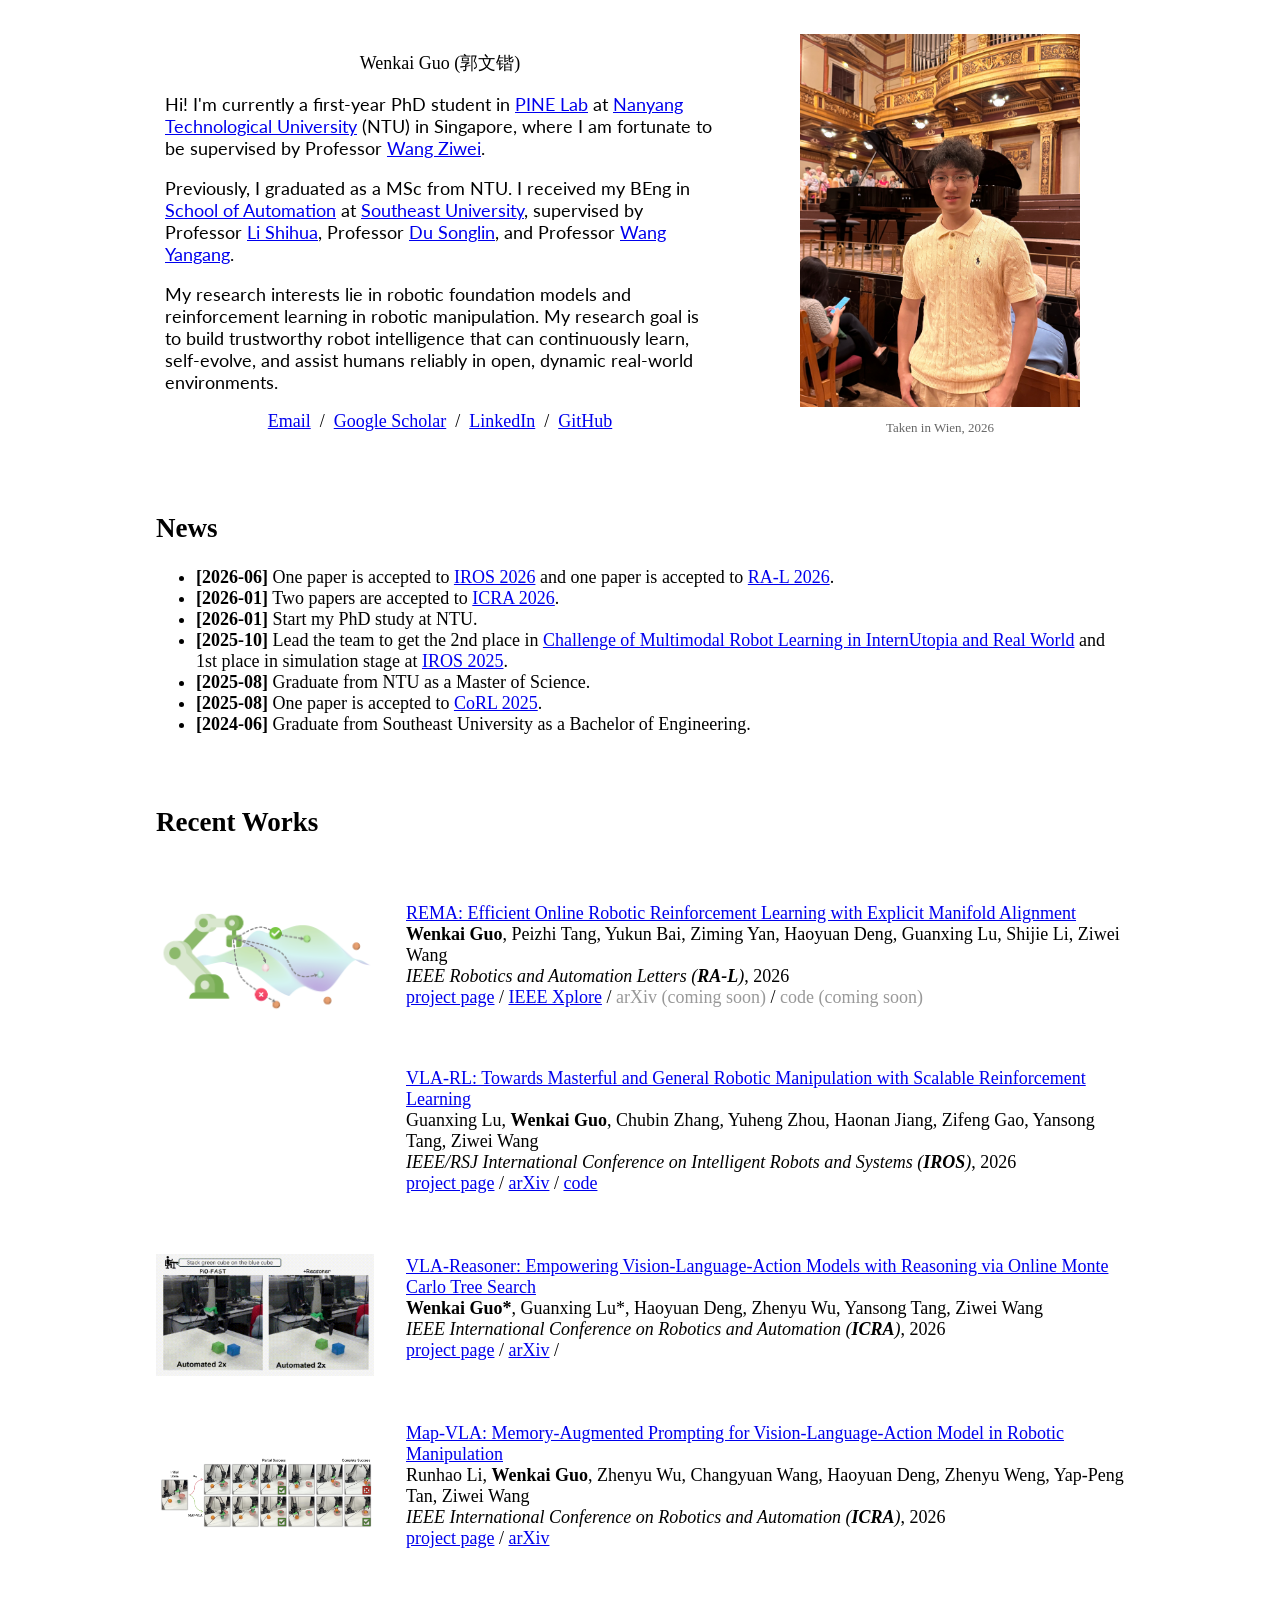
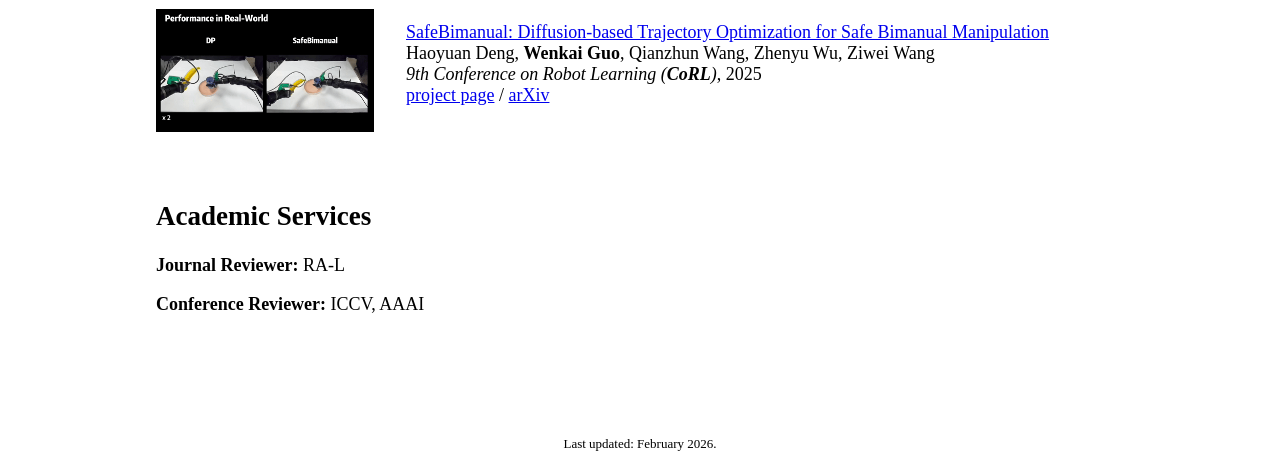
==== index.html @ 64a574da "Remove dead ClustrMaps widget; stage MapMyVisitors replacement clustrmaps.com refuses TCP 443 (servi" ====
<!DOCTYPE HTML>
<html lang="en">
  <head>
    <meta http-equiv="Content-Type" content="text/html; charset=UTF-8">

    <title>Wenkai Guo (郭文锴)</title>

    <meta name="author" content="Wenkai Guo">
    <meta name="viewport" content="width=device-width, initial-scale=1">
    <link rel="shortcut icon" href="image/icon/icon_k.png" type="image/x-icon">
    <link rel="stylesheet" type="text/css" href="stylesheet.css">
    <link href="https://fonts.googleapis.com/css2?family=Lato:wght@400;700&display=swap" rel="stylesheet">
    
  </head>

  <body style="font-size: 18px;">
    <!-- Navigation Bar -->
    <!-- <table style="width:100%;max-width:1000px;border:0px;border-spacing:0px;border-collapse:separate;margin-right:auto;margin-left:auto;margin-top:20px;"><tbody>
      <tr>
        <td style="text-align:center;padding:10px;width:33.33%">
          <a href="index.html" style="text-decoration:none;">
            <button style="padding:10px 30px;font-size:16px;cursor:pointer;background-color:#f0f0f0;border:2px solid #ddd;border-radius:5px;transition:0.3s;" onmouseover="this.style.backgroundColor='#e0e0e0'" onmouseout="this.style.backgroundColor='#f0f0f0'">Home</button>
          </a>
        </td>
        <td style="text-align:center;padding:10px;width:33.33%">
          <a href="research.html" style="text-decoration:none;">
            <button style="padding:10px 30px;font-size:16px;cursor:pointer;background-color:#f0f0f0;border:2px solid #ddd;border-radius:5px;transition:0.3s;" onmouseover="this.style.backgroundColor='#e0e0e0'" onmouseout="this.style.backgroundColor='#f0f0f0'">Research</button>
          </a>
        </td>
        <td style="text-align:center;padding:10px;width:33.33%">
          <a href="life.html" style="text-decoration:none;">
            <button style="padding:10px 30px;font-size:16px;cursor:pointer;background-color:#f0f0f0;border:2px solid #ddd;border-radius:5px;transition:0.3s;" onmouseover="this.style.backgroundColor='#e0e0e0'" onmouseout="this.style.backgroundColor='#f0f0f0'">Life</button>
          </a>
        </td>
      </tr>
    </tbody></table> -->

    <table style="width:100%;max-width:1000px;border:0px;border-spacing:0px;border-collapse:separate;margin-right:auto;margin-left:auto;"><tbody>
      <tr style="padding:0px">
        <td style="padding:0px">
          <table style="width:100%;border:0px;border-spacing:0px;border-collapse:separate;margin-right:auto;margin-left:auto;"><tbody>
            <tr style="padding:0px;vertical-align:top">
              <td style="padding:2.5%;width:60%;vertical-align:middle">
                <p class="name" style="text-align: center;">
                  Wenkai Guo (郭文锴)
                </p>
                <p style="font-family: 'Lato', sans-serif;">
                  Hi! I'm currently a first-year PhD student in <a href="https://pine-lab-ntu.github.io/">PINE Lab</a> at <a href="https://www.ntu.edu.sg/">Nanyang Technological University</a> (NTU) in Singapore, where I am fortunate to be supervised by Professor <a href="https://ziweiwangthu.github.io/">Wang Ziwei</a>.
                </p>
                <p style="font-family: 'Lato', sans-serif;">
                  Previously, I graduated as a MSc from NTU. I received my BEng in <a href="https://automation.seu.edu.cn/">School of Automation</a> at <a href="https://seu.edu.cn/">Southeast University</a>, supervised by Professor <a href="https://scholar.google.com/citations?user=Gg2jy5MAAAAJ&hl=zh-CN">Li Shihua</a>, Professor <a href="https://songlin.ac.cn/">Du Songlin</a>, and Professor <a href="https://www.yangangwang.com/">Wang Yangang</a>.
                </p>
                <p style="font-family: 'Lato', sans-serif;">
                  My research interests lie in robotic foundation models and reinforcement learning in robotic manipulation. My research goal is to build trustworthy robot intelligence that can continuously learn, self-evolve, and assist humans reliably in open, dynamic real-world environments.
                </p>
                <p style="text-align:center">
                  <a href="mailto:wenkai.guo@ntu.edu.sg">Email</a> &nbsp;/&nbsp;
                  <a href="https://scholar.google.com/citations?user=5XqiG60AAAAJ">Google Scholar</a> &nbsp;/&nbsp;
                  <a href="https://www.linkedin.com/in/wenkai-guo-ntu-sg/">LinkedIn</a> &nbsp;/&nbsp;
                  <a href="https://github.com/wkguo">GitHub</a>
                </p>
              </td>
              <td style="padding:2.5%;width:40%;text-align:center;vertical-align:middle">
                <a href="image/icon/gwk_photo_wien.png"><img style="width:80%;max-width:100%;aspect-ratio:3/4;object-fit: cover;" alt="profile photo" src="image/icon/gwk_photo_wien.png" class="hoverZoomLink"></a>
                <p style="text-align:center;font-size:small;color:#666;margin-top:8px;">
                  Taken in Wien, 2026
                </p>
              </td>
            </tr>
          </tbody></table>

          <!-- News Section -->
          <table style="width:100%;border:0px;border-spacing:0px;border-collapse:separate;margin-right:auto;margin-left:auto;"><tbody>
            <tr>
              <td style="padding:16px;width:100%;vertical-align:middle">
                <h2>News</h2>
                <ul>
                  <li><strong>[2026-06]</strong> One paper is accepted to <a href="https://2026.ieee-iros.org/">IROS 2026</a> and one paper is accepted to <a href="https://www.ieee-ras.org/publications/ra-l/">RA-L 2026</a>. </li>
                  <li><strong>[2026-01]</strong> Two papers are accepted to <a href="https://2026.ieee-icra.org/">ICRA 2026</a>. </li>
                  <li><strong>[2026-01]</strong> Start my PhD study at NTU.</li>
                  <li><strong>[2025-10]</strong> Lead the team to get the 2nd place in <a href="https://internrobotics.shlab.org.cn/workshop/2025/">Challenge of Multimodal Robot Learning in InternUtopia and Real World</a> and 1st place in simulation stage at <a href="https://www.iros25.org/">IROS 2025</a>.</li> 
                  <li><strong>[2025-08]</strong> Graduate from NTU as a Master of Science.</li>
                  <li><strong>[2025-08]</strong> One paper is accepted to <a href="https://www.corl.org/">CoRL 2025</a>.</li>
                  <li><strong>[2024-06]</strong> Graduate from Southeast University as a Bachelor of Engineering.</li>
                </ul>
              </td>
            </tr>
          </tbody></table>

          <!-- Research Section -->
          <table style="width:100%;border:0px;border-spacing:0px;border-collapse:separate;margin-right:auto;margin-left:auto;"><tbody>
              <tr>
              <td style="padding:16px;width:100%;vertical-align:middle">
                <h2>Recent Works</h2>
              </td>
            </tr>
          </tbody></table>

          <!-- Publications -->
          <table style="width:100%;border:0px;border-spacing:0px 10px;border-collapse:separate;margin-right:auto;margin-left:auto;"><tbody>

<!-- REMA -->
<tr>
  <td style="padding:16px;width:25%;vertical-align:middle">
    <img src='image/publications/rema.png' width=100%>
  </td>
  <td style="padding:16px;width:75%;vertical-align:middle">
    <a href="REMA/">
      <span class="papertitle">REMA: Efficient Online Robotic Reinforcement Learning with Explicit Manifold Alignment</span>
    </a>
    <br>
    <strong>Wenkai Guo</strong>,
    Peizhi Tang,
    Yukun Bai,
    Ziming Yan,
    Haoyuan Deng,
    Guanxing Lu,
    Shijie Li,
    Ziwei Wang
    <br>
    <em>IEEE Robotics and Automation Letters (<strong>RA-L</strong>)</em>, 2026
    <br>
    <a href="REMA/">project page</a>
    /
    <a href="https://ieeexplore.ieee.org/abstract/document/11668937">IEEE Xplore</a>
    /
    <span style="color:#999;">arXiv (coming soon)</span>
    /
    <span style="color:#999;">code (coming soon)</span>
    <p></p>
  </td>
</tr>

<!-- VLA-RL -->
<tr>
  <td style="padding:16px;width:25%;vertical-align:middle">
    <video width=100% muted autoplay loop>
      <source src="image/publications/vlarl_avg_libero.mp4" type="video/mp4">
    </video>
  </td>
  <td style="padding:16px;width:75%;vertical-align:middle">
    <a href="https://vla-rl.github.io/">
      <span class="papertitle">VLA-RL: Towards Masterful and General Robotic Manipulation with Scalable Reinforcement Learning</span>
    </a>
    <br>
    Guanxing Lu,
    <strong>Wenkai Guo</strong>,
    Chubin Zhang,
    Yuheng Zhou,
    Haonan Jiang,
    Zifeng Gao,
    Yansong Tang,
    Ziwei Wang
    <br>
    <em>IEEE/RSJ International Conference on Intelligent Robots and Systems (<strong>IROS</strong>)</em>, 2026
    <br>
    <a href="https://vla-rl.github.io/">project page</a>
    /
    <a href="https://arxiv.org/abs/2505.18719">arXiv</a>
    /
    <a href="https://github.com/GuanxingLu/vlarl">code</a>
    <p></p>
  </td>
</tr>

<!-- VLA-Reasoner -->
<tr>
  <td style="padding:16px;width:25%;vertical-align:middle">
    <img src='image/publications/vla-reasoner.gif' width=100%>
  </td>
  <td style="padding:16px;width:75%;vertical-align:middle">
    <a href="https://vla-reasoner.github.io/">
      <span class="papertitle">VLA-Reasoner: Empowering Vision-Language-Action Models with Reasoning via Online Monte Carlo Tree Search</span>
    </a>
    <br>
    <strong>Wenkai Guo*</strong>,
    Guanxing Lu*,
    Haoyuan Deng,
    Zhenyu Wu,
    Yansong Tang,
    Ziwei Wang
    <br>
    <em>IEEE International Conference on Robotics and Automation (<strong>ICRA</strong>)</em>, 2026
    <br>
    <a href="https://vla-reasoner.github.io/">project page</a>
    /
    <a href="https://arxiv.org/abs/2509.22643">arXiv</a>
    /
    <p></p>
  </td>
</tr>

<!-- Map-VLA -->
<tr>
  <td style="padding:16px;width:25%;vertical-align:middle">
    <img src='image/publications/map-vla.png' width=100%>
  </td>
  <td style="padding:16px;width:75%;vertical-align:middle">
    <a href="https://map-vla.github.io/">
      <span class="papertitle">Map-VLA: Memory-Augmented Prompting for Vision-Language-Action Model in Robotic Manipulation</span>
    </a>
    <br>
    Runhao Li,
    <strong>Wenkai Guo</strong>,
    Zhenyu Wu,
    Changyuan Wang,
    Haoyuan Deng,
    Zhenyu Weng,
    Yap-Peng Tan,
    Ziwei Wang
    <br>
    <em>IEEE International Conference on Robotics and Automation (<strong>ICRA</strong>)</em>, 2026
    <br>
    <a href="https://map-vla.github.io/">project page</a>
    /
    <a href="https://arxiv.org/abs/2511.09516">arXiv</a>
    <p></p>
  </td>
</tr>

<!-- SafeBimanual -->
<tr>
  <td style="padding:16px;width:25%;vertical-align:middle">
    <img src='image/publications/SafeBimanual.gif' width=100%>
  </td>
  <td style="padding:16px;width:75%;vertical-align:middle">
    <a href="https://safebimanual.github.io/">
      <span class="papertitle">SafeBimanual: Diffusion-based Trajectory Optimization for Safe Bimanual Manipulation</span>
    </a>
    <br>
    Haoyuan Deng,
    <strong>Wenkai Guo</strong>,
    Qianzhun Wang,
    Zhenyu Wu,
    Ziwei Wang
    <br>
    <em>9th Conference on Robot Learning (<strong>CoRL</strong>)</em>, 2025
    <br>
    <a href="https://safebimanual.github.io/">project page</a>
    /
    <a href="https://arxiv.org/abs/2508.18268">arXiv</a>
    <p></p>
  </td>
</tr>

          </tbody></table>

          <!-- Academic Services -->
          <table style="width:100%;border:0px;border-spacing:0px;border-collapse:separate;margin-right:auto;margin-left:auto;"><tbody>
            <tr>
              <td style="padding:16px;width:100%;vertical-align:middle">
                <h2>Academic Services</h2>
                <p><strong>Journal Reviewer:</strong> RA-L</p>
                <p><strong>Conference Reviewer:</strong> ICCV, AAAI</p>
              </td>
            </tr>
          </tbody></table>

          <!-- Page Statistics -->
          <table style="width:100%;border:0px;border-spacing:0px;border-collapse:separate;margin-right:auto;margin-left:auto;"><tbody>
            <tr>
              <td style="padding:16px;width:100%;text-align:center">
                <br>
                <!-- Visitor map.
                     ClustrMaps was removed on 2026-09-07: clustrmaps.com refuses TCP 443
                     (service shut down), and the old synchronous <script> tag blocked HTML
                     parsing until that connection failed on every page load.

                     Replacement is MapMyVisitors, same widget shape as the old snippet.
                     TODO: register wkguo.github.io at https://mapmyvisitors.com, paste the
                     d= token below, then delete these comment markers. Note the count
                     restarts from zero, so update the caption date at the same time.

                <script type="text/javascript" id="mapmyvisitors" src="//mapmyvisitors.com/map.js?d=PASTE_TOKEN_HERE&cl=ffffff&w=300"></script>
                <p style="text-align:center;font-size:small;color:#999;margin-top:10px;">
                  Page views since September 2026
                </p>
                -->
              </td>
            </tr>
          </tbody></table>

          <!-- Footer -->
          <table style="width:100%;border:0px;border-spacing:0px;border-collapse:separate;margin-right:auto;margin-left:auto;"><tbody>
            <tr>
              <td style="padding:0px">
                <br>
                <p style="text-align:center;font-size:small;">
                  Last updated: February 2026.
                </p>
              </td>
            </tr>
          </tbody></table>
        </td>
      </tr>
    </table>
  </body>
</html>
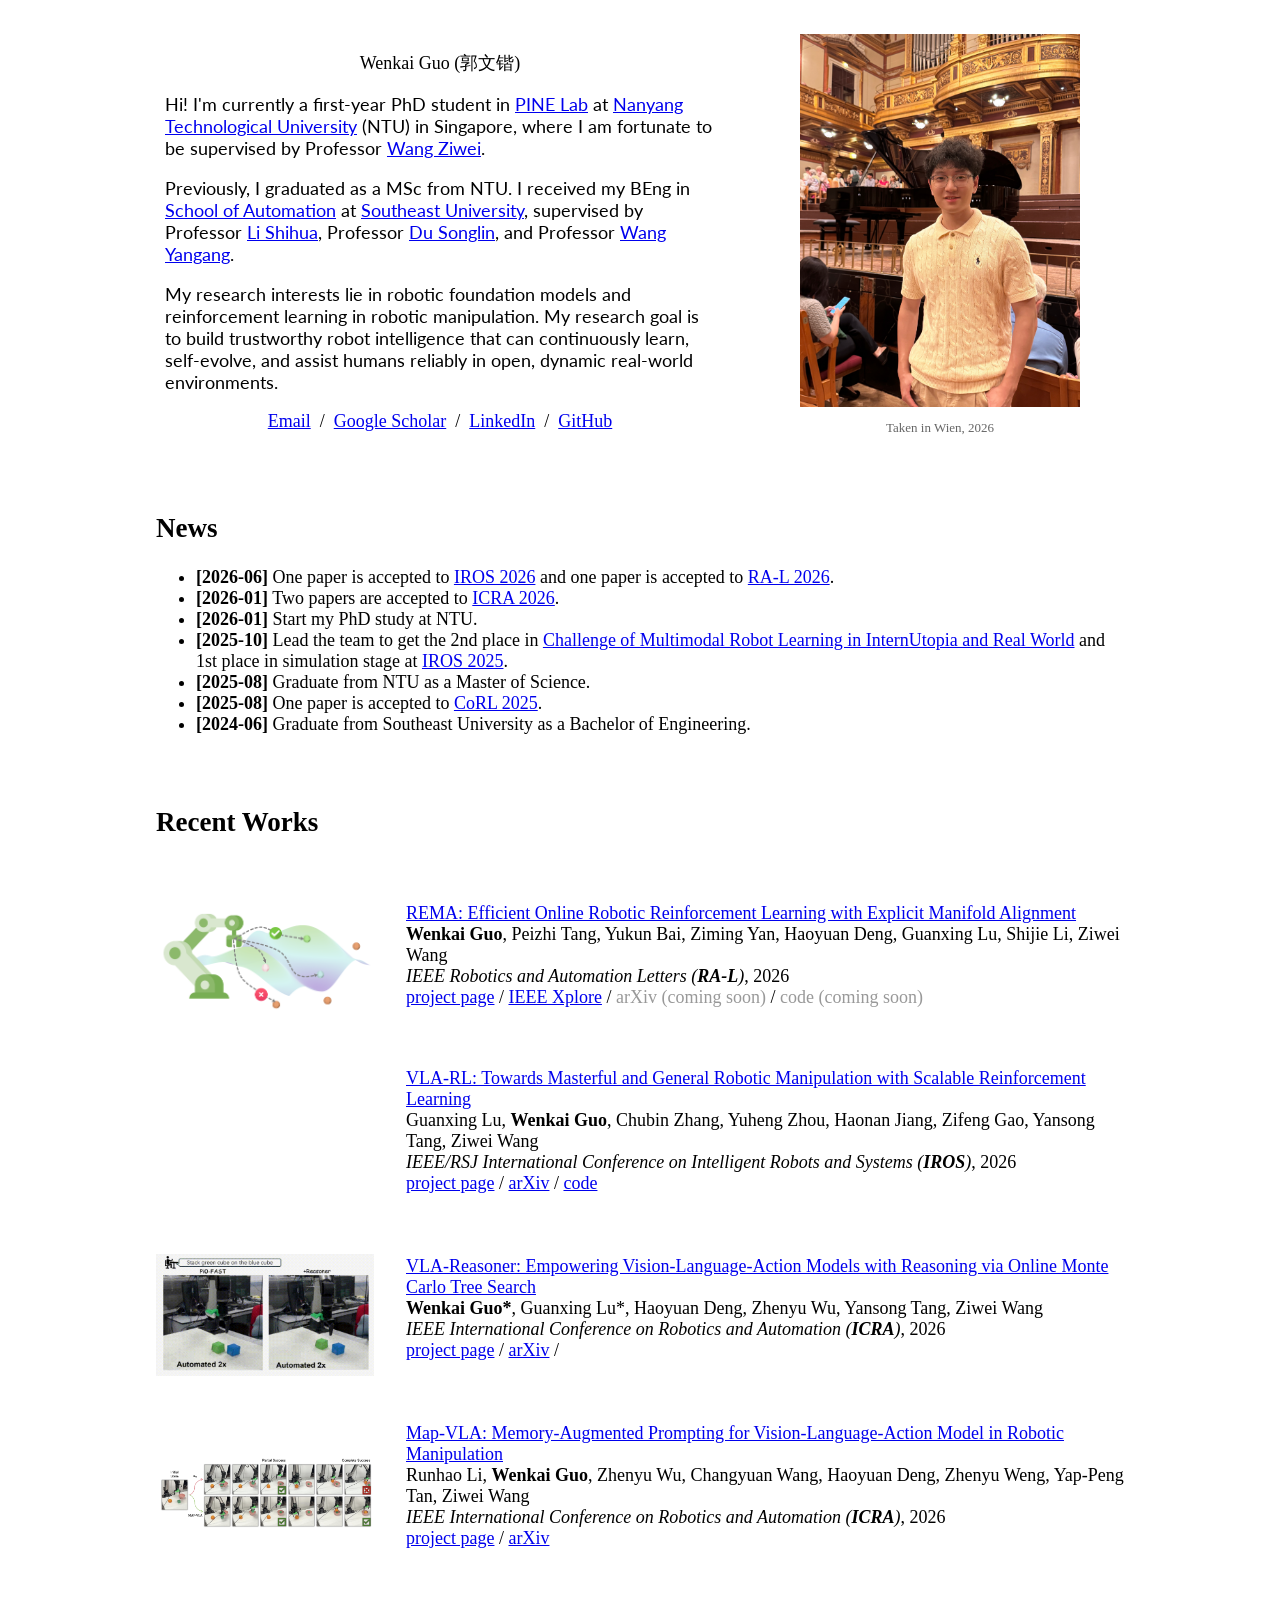
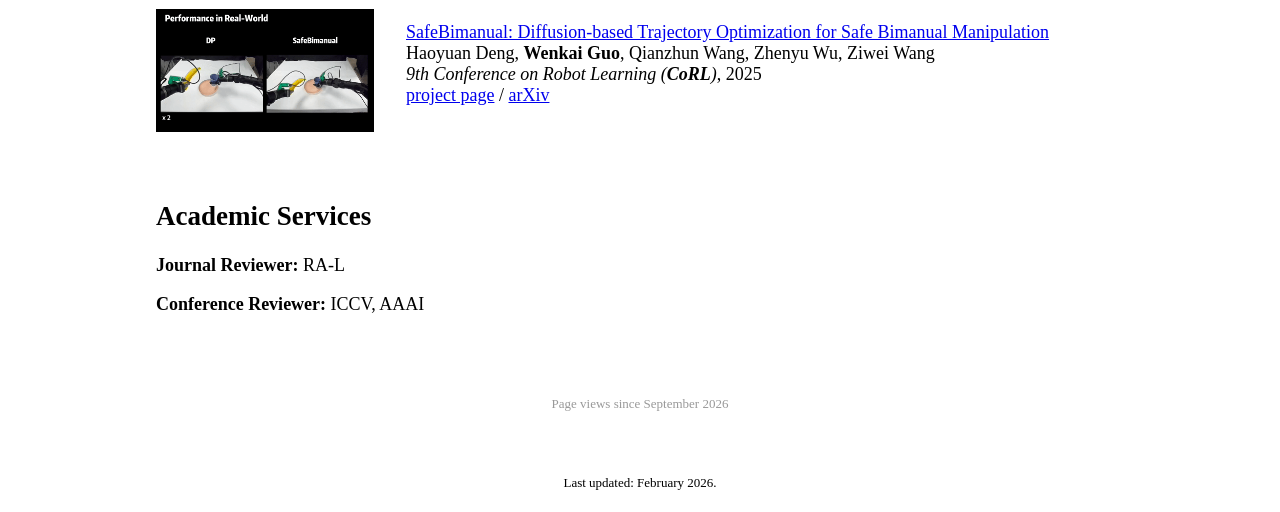
==== commit e1d5c9ca: "Wire up MapMyVisitors visitor map Replaces the dead ClustrMaps widget with the registered MapMyVisit" ====
--- a/index.html
+++ b/index.html
@@ -261,21 +261,13 @@
             <tr>
               <td style="padding:16px;width:100%;text-align:center">
                 <br>
-                <!-- Visitor map.
-                     ClustrMaps was removed on 2026-09-07: clustrmaps.com refuses TCP 443
-                     (service shut down), and the old synchronous <script> tag blocked HTML
-                     parsing until that connection failed on every page load.
-
-                     Replacement is MapMyVisitors, same widget shape as the old snippet.
-                     TODO: register wkguo.github.io at https://mapmyvisitors.com, paste the
-                     d= token below, then delete these comment markers. Note the count
-                     restarts from zero, so update the caption date at the same time.
-
-                <script type="text/javascript" id="mapmyvisitors" src="//mapmyvisitors.com/map.js?d=PASTE_TOKEN_HERE&cl=ffffff&w=300"></script>
+                <!-- Visitor map: MapMyVisitors (replaced ClustrMaps, whose service shut
+                     down in 2026 — clustrmaps.com refuses TCP 443). Counting restarts from
+                     zero with this provider, hence the new caption date. -->
+                <script type="text/javascript" id="mapmyvisitors" src="//mapmyvisitors.com/map.js?d=Q2TmuNhGDGcYOzhOZ5_i16RCtTRhcOns3R9MzCkdYdE&cl=ffffff&w=a"></script>
                 <p style="text-align:center;font-size:small;color:#999;margin-top:10px;">
                   Page views since September 2026
                 </p>
-                -->
               </td>
             </tr>
           </tbody></table>
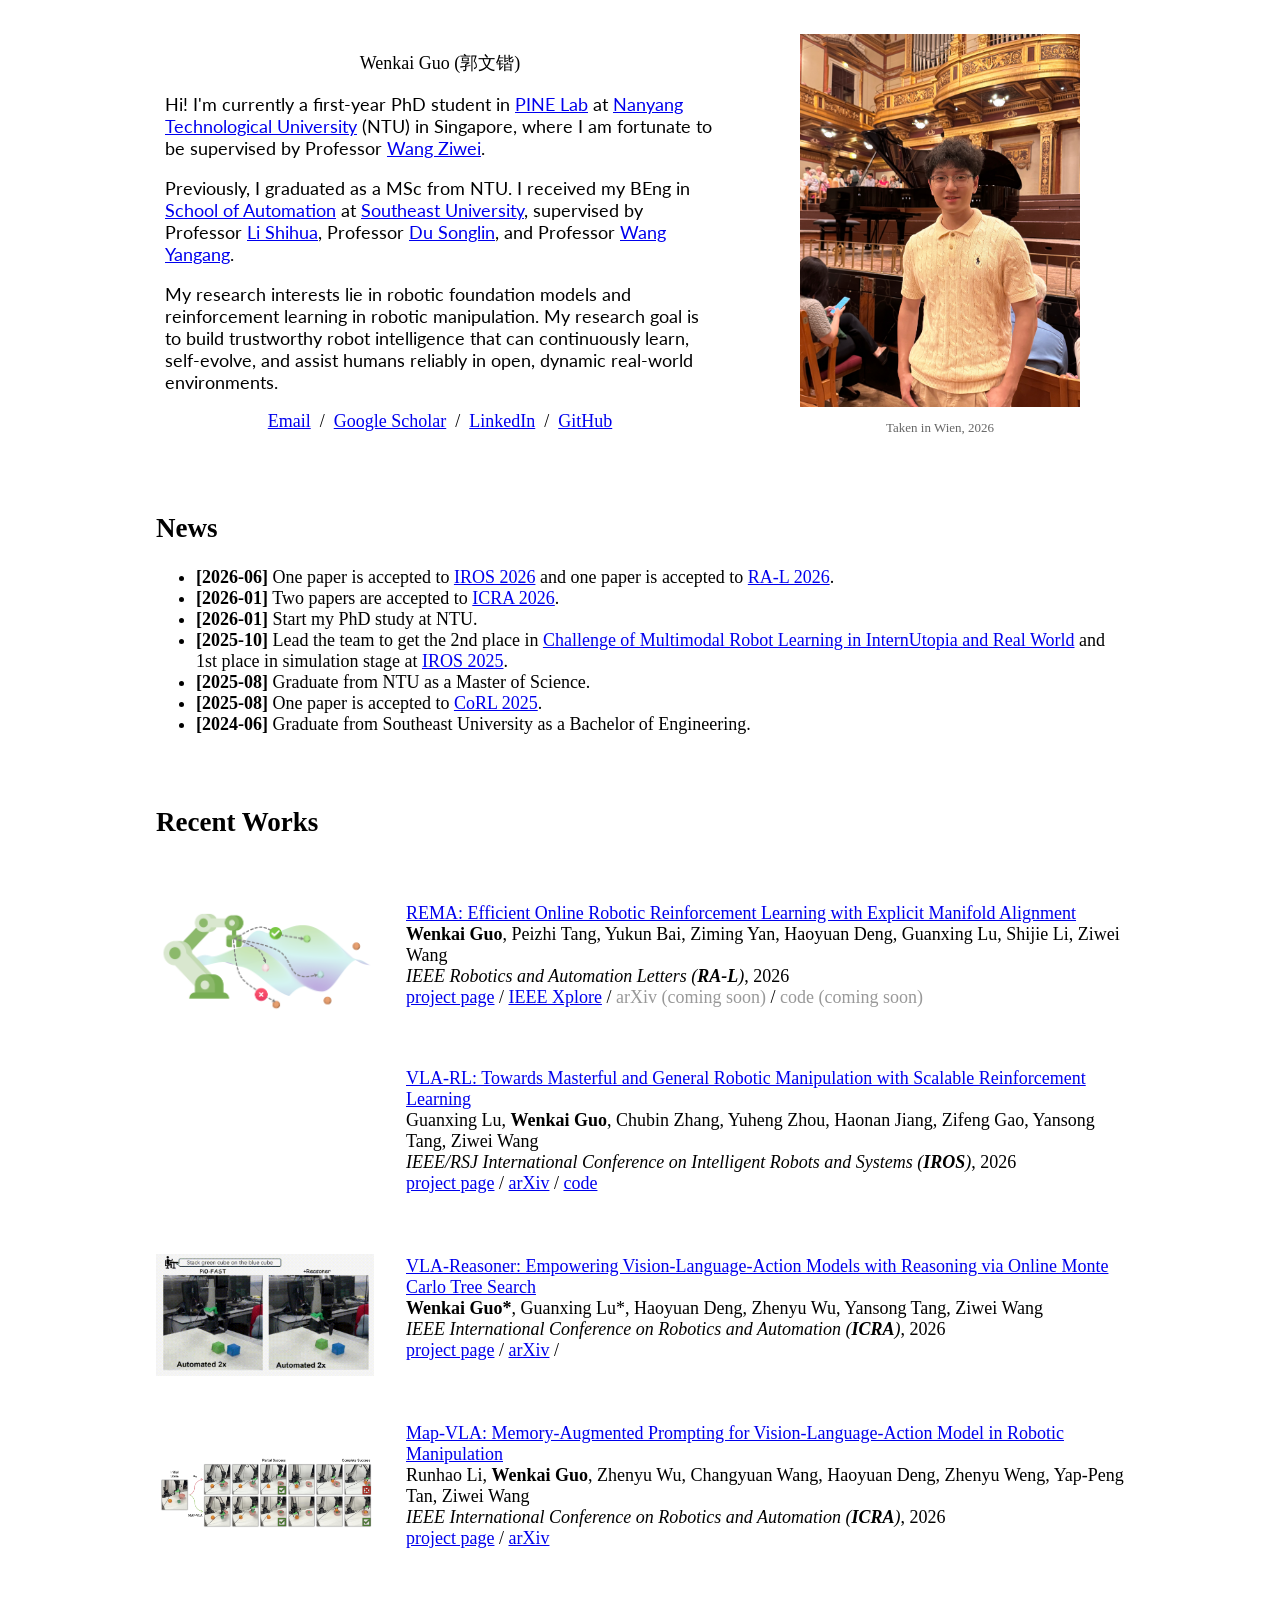
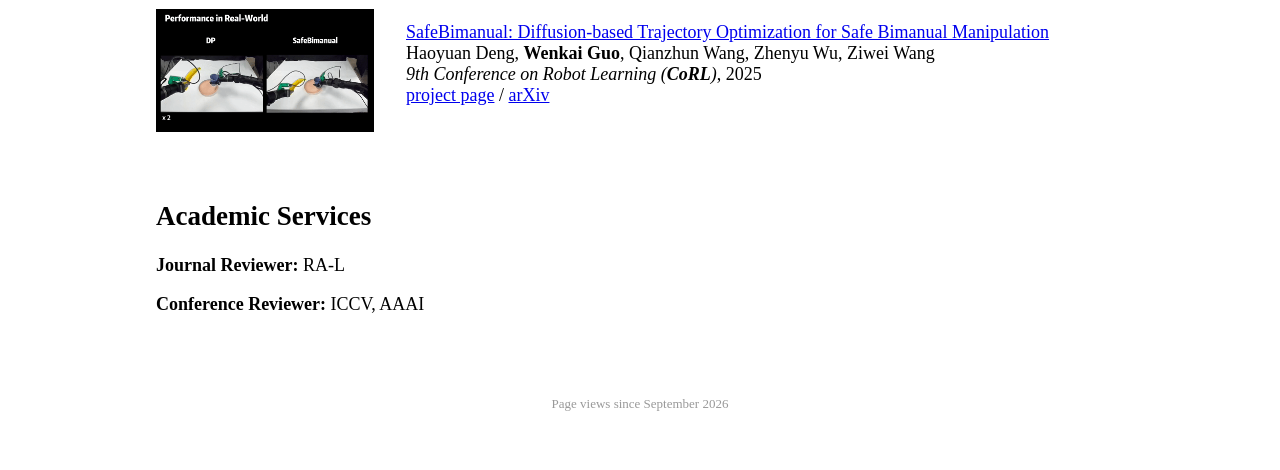
==== commit d58d1d18: "Drop Chinese name from <title>; remove Last updated line Google renders <title> as the search result" ====
--- a/index.html
+++ b/index.html
@@ -3,7 +3,7 @@
   <head>
     <meta http-equiv="Content-Type" content="text/html; charset=UTF-8">
 
-    <title>Wenkai Guo (郭文锴)</title>
+    <title>Wenkai Guo</title>
 
     <meta name="author" content="Wenkai Guo">
     <meta name="viewport" content="width=device-width, initial-scale=1">
@@ -272,14 +272,11 @@
             </tr>
           </tbody></table>
 
-          <!-- Footer -->
+          <!-- Footer (bottom spacing only) -->
           <table style="width:100%;border:0px;border-spacing:0px;border-collapse:separate;margin-right:auto;margin-left:auto;"><tbody>
             <tr>
               <td style="padding:0px">
                 <br>
-                <p style="text-align:center;font-size:small;">
-                  Last updated: February 2026.
-                </p>
               </td>
             </tr>
           </tbody></table>
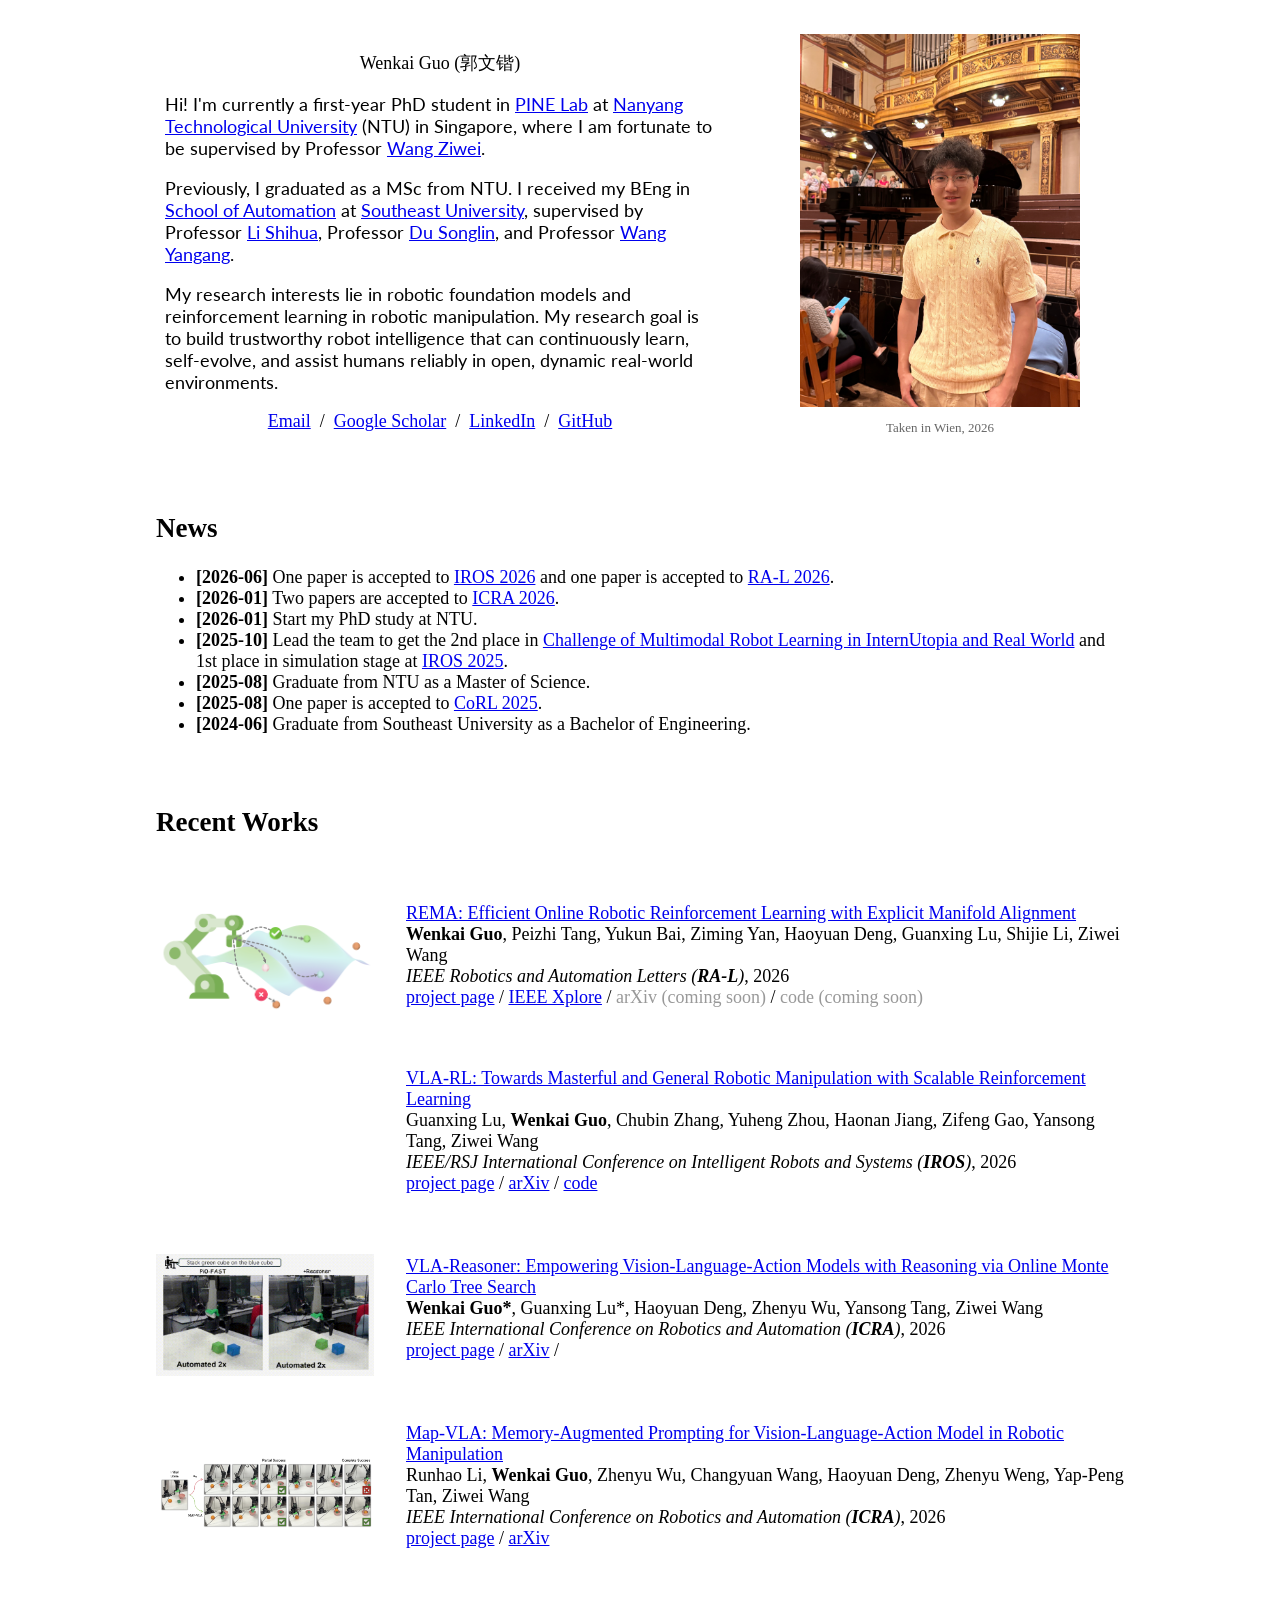
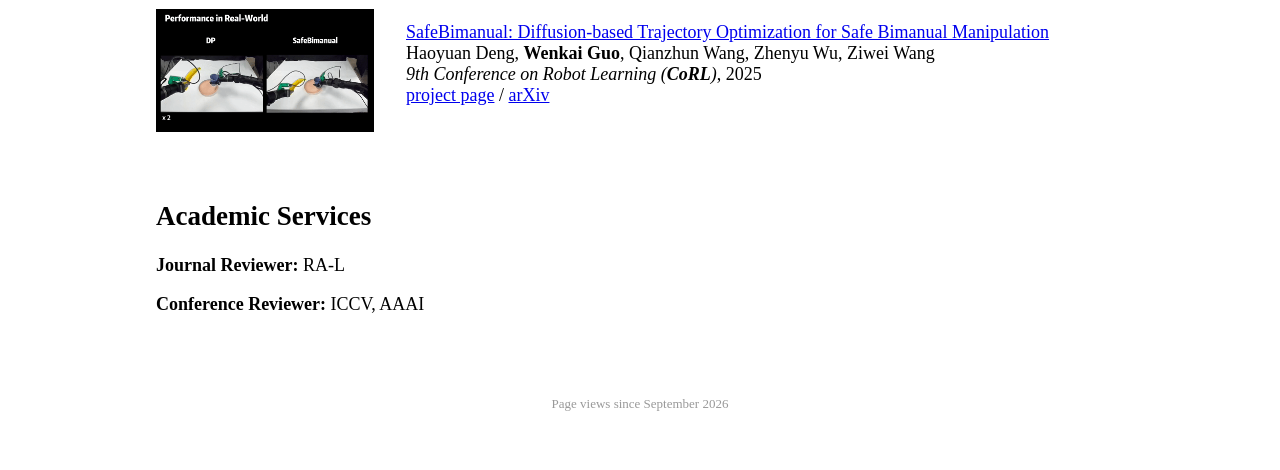
==== commit df7252d5: "Add Person structured data, canonical, description, sitemap sameAs links the homepage to the Google " ====
--- a/index.html
+++ b/index.html
@@ -10,6 +10,38 @@
     <link rel="shortcut icon" href="image/icon/icon_k.png" type="image/x-icon">
     <link rel="stylesheet" type="text/css" href="stylesheet.css">
     <link href="https://fonts.googleapis.com/css2?family=Lato:wght@400;700&display=swap" rel="stylesheet">
+    <link rel="canonical" href="https://wkguo.github.io/">
+    <meta name="description" content="Wenkai Guo is a PhD student in PINE Lab at Nanyang Technological University (NTU), Singapore, working on robotic foundation models and reinforcement learning for robotic manipulation.">
+
+    <!-- Structured data: ties this homepage, Google Scholar, LinkedIn and GitHub
+         together as one person so search engines can resolve the identity. -->
+    <script type="application/ld+json">
+{
+  "@context": "https://schema.org",
+  "@type": "Person",
+  "name": "Wenkai Guo",
+  "url": "https://wkguo.github.io/",
+  "image": "https://wkguo.github.io/image/icon/gwk_photo_wien.png",
+  "jobTitle": "PhD Student",
+  "email": "mailto:wenkai.guo@ntu.edu.sg",
+  "affiliation": {
+    "@type": "CollegeOrUniversity",
+    "name": "Nanyang Technological University",
+    "url": "https://www.ntu.edu.sg/"
+  },
+  "knowsAbout": [
+    "Robot Learning",
+    "Vision-Language-Action Models",
+    "Reinforcement Learning",
+    "Robotic Manipulation"
+  ],
+  "sameAs": [
+    "https://scholar.google.com/citations?user=5XqiG60AAAAJ",
+    "https://www.linkedin.com/in/wenkai-guo-ntu-sg/",
+    "https://github.com/wkguo"
+  ]
+}
+    </script>
     
   </head>
 
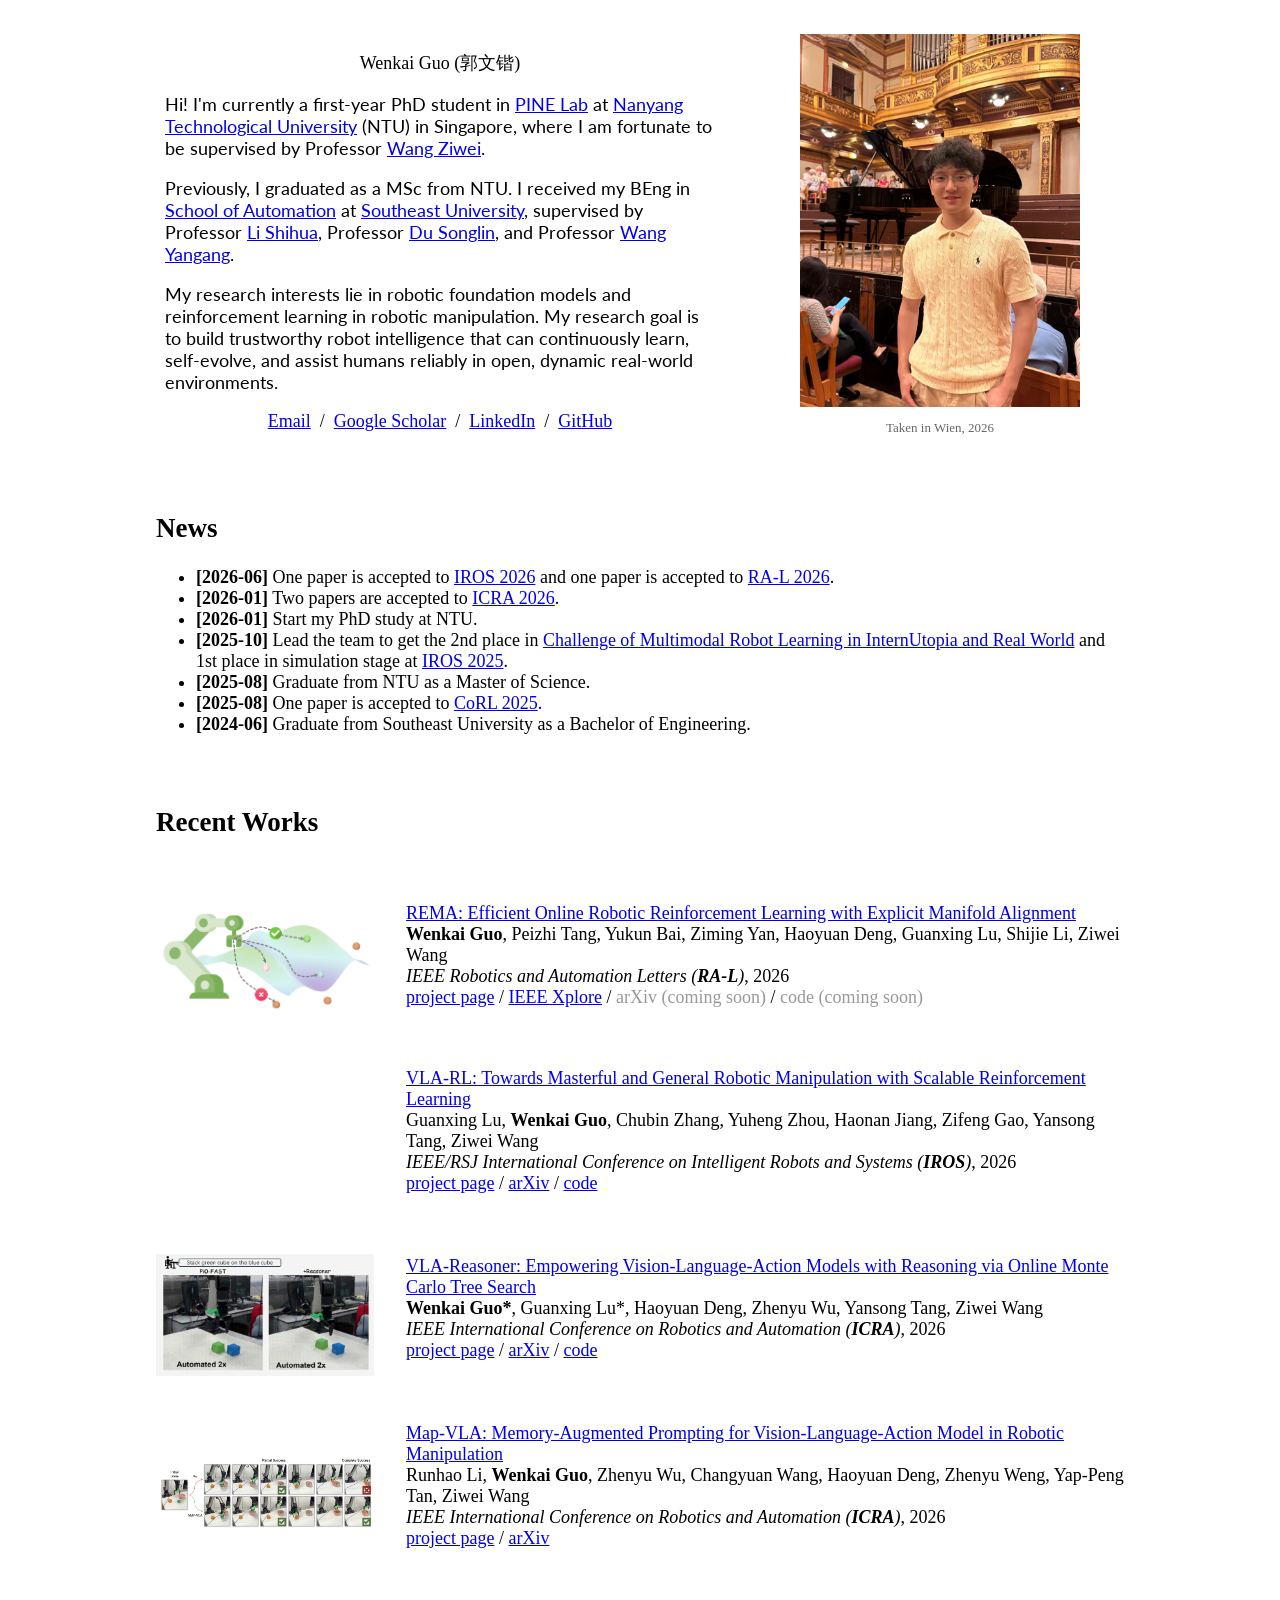
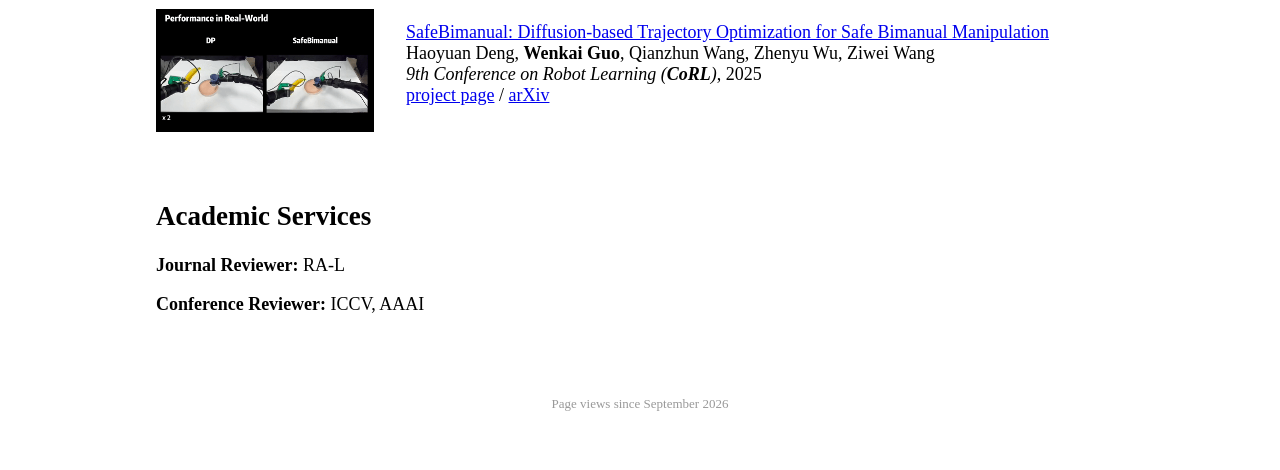
==== commit df0ada3b: "REMA page redesign with demo videos; host VLA-Reasoner page REMA: single-column layout in a light la" ====
--- a/index.html
+++ b/index.html
@@ -201,7 +201,7 @@
     <img src='image/publications/vla-reasoner.gif' width=100%>
   </td>
   <td style="padding:16px;width:75%;vertical-align:middle">
-    <a href="https://vla-reasoner.github.io/">
+    <a href="https://wkguo.github.io/VLA-Reasoner/">
       <span class="papertitle">VLA-Reasoner: Empowering Vision-Language-Action Models with Reasoning via Online Monte Carlo Tree Search</span>
     </a>
     <br>
@@ -214,10 +214,11 @@
     <br>
     <em>IEEE International Conference on Robotics and Automation (<strong>ICRA</strong>)</em>, 2026
     <br>
-    <a href="https://vla-reasoner.github.io/">project page</a>
+    <a href="https://wkguo.github.io/VLA-Reasoner/">project page</a>
     /
     <a href="https://arxiv.org/abs/2509.22643">arXiv</a>
     /
+    <a href="https://github.com/wkguo/VLA-Reasoner">code</a>
     <p></p>
   </td>
 </tr>
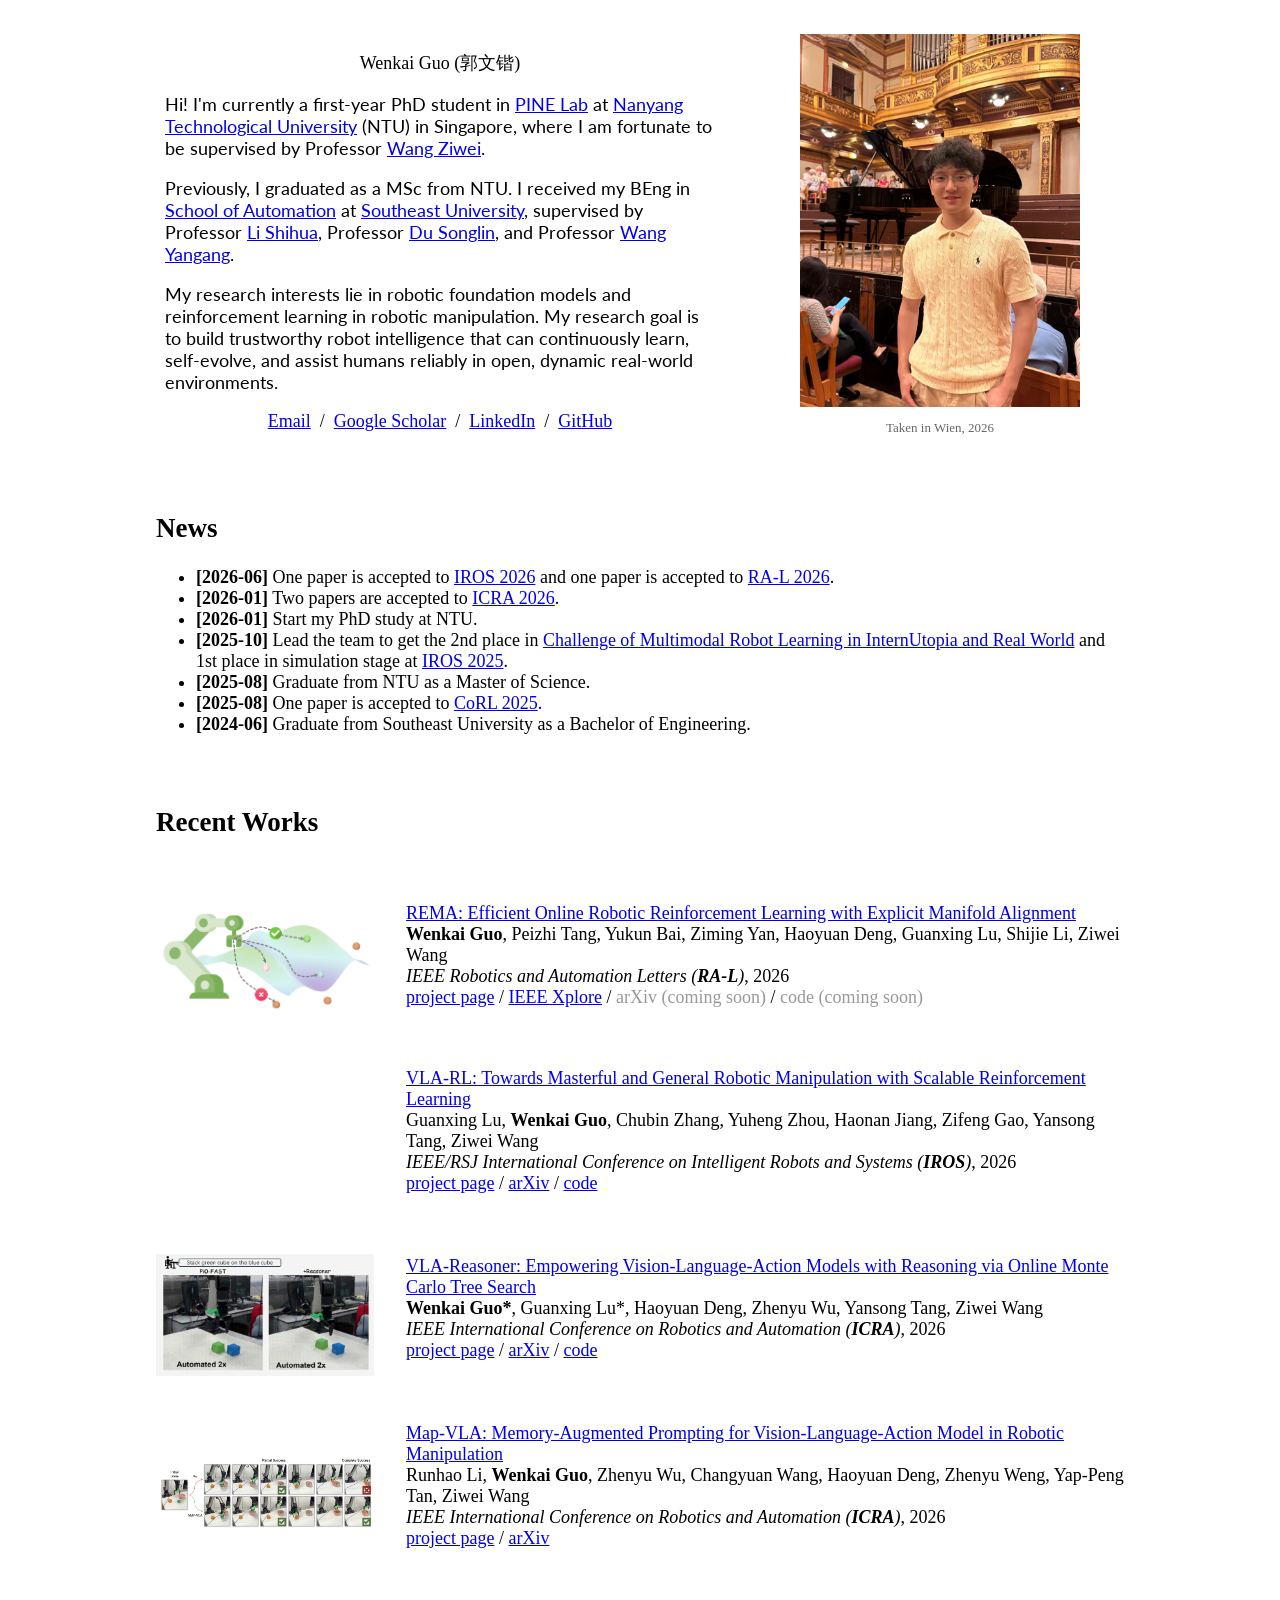
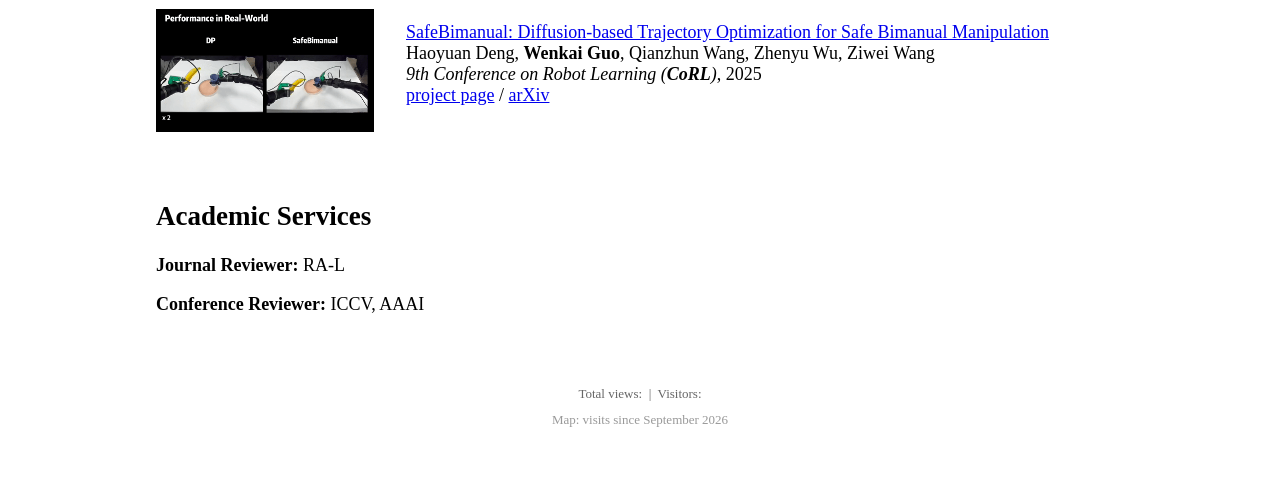
==== commit eb0391c1: "Add Busuanzi view/visitor counters above the visitor map Co-Authored-By: Claude Sonnet 5.5 <noreply@" ====
--- a/index.html
+++ b/index.html
@@ -297,9 +297,15 @@
                 <!-- Visitor map: MapMyVisitors (replaced ClustrMaps, whose service shut
                      down in 2026 — clustrmaps.com refuses TCP 443). Counting restarts from
                      zero with this provider, hence the new caption date. -->
+                <!-- Text counters: Busuanzi (hides itself if the service is unreachable). -->
+                <p style="text-align:center;font-size:small;color:#666;margin:0 0 10px;">
+                  <span id="busuanzi_container_site_pv">Total views: <span id="busuanzi_value_site_pv"></span></span>
+                  <span id="busuanzi_container_site_uv"> &nbsp;|&nbsp; Visitors: <span id="busuanzi_value_site_uv"></span></span>
+                </p>
+                <script async src="//busuanzi.ibruce.info/busuanzi/2.3/busuanzi.pure.mini.js"></script>
                 <script type="text/javascript" id="mapmyvisitors" src="//mapmyvisitors.com/map.js?d=Q2TmuNhGDGcYOzhOZ5_i16RCtTRhcOns3R9MzCkdYdE&cl=ffffff&w=a"></script>
                 <p style="text-align:center;font-size:small;color:#999;margin-top:10px;">
-                  Page views since September 2026
+                  Map: visits since September 2026
                 </p>
               </td>
             </tr>
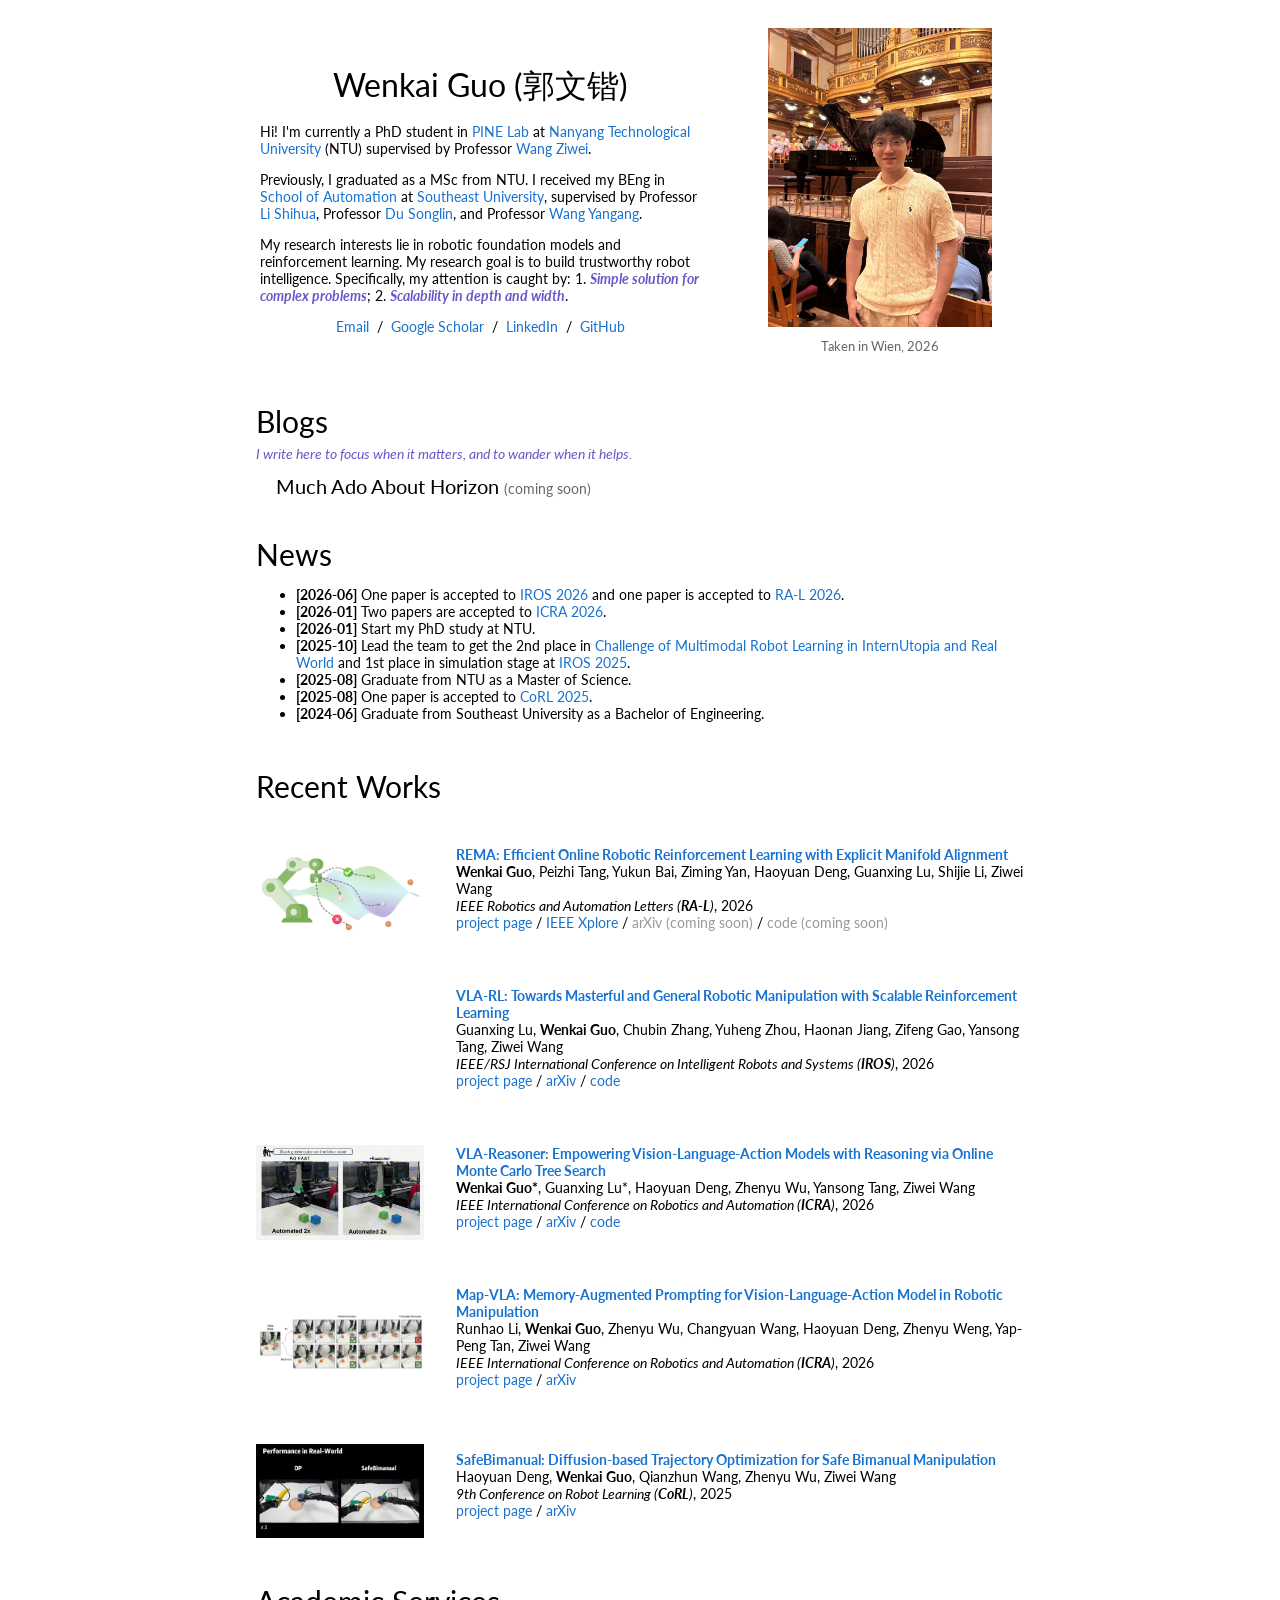
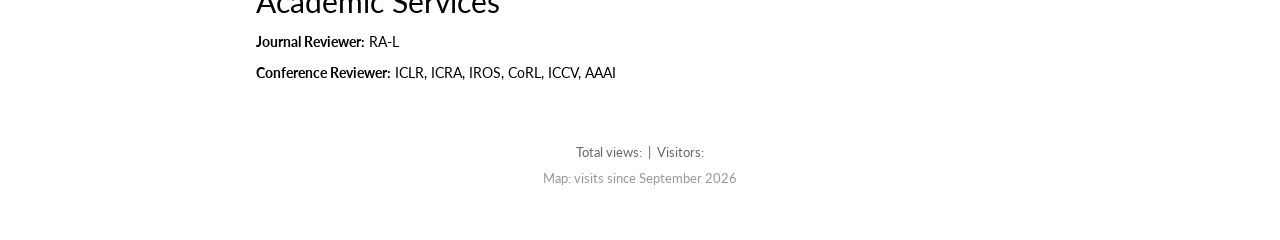
==== commit 4d6580d3: "Add Blogs section and blog post layout" ====
--- a/index.html
+++ b/index.html
@@ -67,7 +67,7 @@
       </tr>
     </tbody></table> -->
 
-    <table style="width:100%;max-width:1000px;border:0px;border-spacing:0px;border-collapse:separate;margin-right:auto;margin-left:auto;"><tbody>
+    <table style="width:100%;max-width:800px;border:0px;border-spacing:0px;border-collapse:separate;margin-right:auto;margin-left:auto;"><tbody>
       <tr style="padding:0px">
         <td style="padding:0px">
           <table style="width:100%;border:0px;border-spacing:0px;border-collapse:separate;margin-right:auto;margin-left:auto;"><tbody>
@@ -77,13 +77,13 @@
                   Wenkai Guo (郭文锴)
                 </p>
                 <p style="font-family: 'Lato', sans-serif;">
-                  Hi! I'm currently a first-year PhD student in <a href="https://pine-lab-ntu.github.io/">PINE Lab</a> at <a href="https://www.ntu.edu.sg/">Nanyang Technological University</a> (NTU) in Singapore, where I am fortunate to be supervised by Professor <a href="https://ziweiwangthu.github.io/">Wang Ziwei</a>.
+                  Hi! I'm currently a PhD student in <a href="https://pine-lab-ntu.github.io/">PINE Lab</a> at <a href="https://www.ntu.edu.sg/">Nanyang Technological University</a> (NTU) supervised by Professor <a href="https://ziweiwangthu.github.io/">Wang Ziwei</a>.
                 </p>
                 <p style="font-family: 'Lato', sans-serif;">
                   Previously, I graduated as a MSc from NTU. I received my BEng in <a href="https://automation.seu.edu.cn/">School of Automation</a> at <a href="https://seu.edu.cn/">Southeast University</a>, supervised by Professor <a href="https://scholar.google.com/citations?user=Gg2jy5MAAAAJ&hl=zh-CN">Li Shihua</a>, Professor <a href="https://songlin.ac.cn/">Du Songlin</a>, and Professor <a href="https://www.yangangwang.com/">Wang Yangang</a>.
                 </p>
                 <p style="font-family: 'Lato', sans-serif;">
-                  My research interests lie in robotic foundation models and reinforcement learning in robotic manipulation. My research goal is to build trustworthy robot intelligence that can continuously learn, self-evolve, and assist humans reliably in open, dynamic real-world environments.
+                  My research interests lie in robotic foundation models and reinforcement learning. My research goal is to build trustworthy robot intelligence. Specifically, my attention is caught by: 1. <span class="accent">Simple solution for complex problems</span>; 2. <span class="accent">Scalability in depth and width</span>.
                 </p>
                 <p style="text-align:center">
                   <a href="mailto:wenkai.guo@ntu.edu.sg">Email</a> &nbsp;/&nbsp;
@@ -97,6 +97,22 @@
                 <p style="text-align:center;font-size:small;color:#666;margin-top:8px;">
                   Taken in Wien, 2026
                 </p>
+              </td>
+            </tr>
+          </tbody></table>
+
+          <!-- Blogs Section -->
+          <table style="width:100%;border:0px;border-spacing:0px;border-collapse:separate;margin-right:auto;margin-left:auto;"><tbody>
+            <tr>
+              <td style="padding:16px;width:100%;vertical-align:middle">
+                <h2>Blogs</h2>
+                <p class="section-tagline">I write here to focus when it matters, and to wander when it helps.</p>
+                <table class="blog-table"><tbody>
+                  <!-- One row per post, newest first. When a post is published, link its title:
+                  <tr><td class="blog-contents"><span class="blog-title"><a href="blogs/post-name.html">Post title</a> <small>(Oct 2026)</small></span></td></tr>
+                  -->
+                  <tr><td class="blog-contents"><span class="blog-title">Much Ado About Horizon <small>(coming soon)</small></span></td></tr>
+                </tbody></table>
               </td>
             </tr>
           </tbody></table>
@@ -284,7 +300,7 @@
               <td style="padding:16px;width:100%;vertical-align:middle">
                 <h2>Academic Services</h2>
                 <p><strong>Journal Reviewer:</strong> RA-L</p>
-                <p><strong>Conference Reviewer:</strong> ICCV, AAAI</p>
+                <p><strong>Conference Reviewer:</strong> ICLR, ICRA, IROS, CoRL, ICCV, AAAI</p>
               </td>
             </tr>
           </tbody></table>
--- a/stylesheet.css
+++ b/stylesheet.css
@@ -0,0 +1,177 @@
+/* latin-ext */
+@font-face {
+  font-family: 'Lato';
+  font-style: italic;
+  font-weight: 400;
+  src: local('Lato Italic'), local('Lato-Italic'), url(https://fonts.gstatic.com/s/lato/v15/S6u8w4BMUTPHjxsAUi-qNiXg7eU0.woff2) format('woff2');
+  unicode-range: U+0100-024F, U+0259, U+1E00-1EFF, U+2020, U+20A0-20AB, U+20AD-20CF, U+2113, U+2C60-2C7F, U+A720-A7FF;
+}
+/* latin */
+@font-face {
+  font-family: 'Lato';
+  font-style: italic;
+  font-weight: 400;
+  src: local('Lato Italic'), local('Lato-Italic'), url(https://fonts.gstatic.com/s/lato/v15/S6u8w4BMUTPHjxsAXC-qNiXg7Q.woff2) format('woff2');
+  unicode-range: U+0000-00FF, U+0131, U+0152-0153, U+02BB-02BC, U+02C6, U+02DA, U+02DC, U+2000-206F, U+2074, U+20AC, U+2122, U+2191, U+2193, U+2212, U+2215, U+FEFF, U+FFFD;
+}
+/* latin-ext */
+@font-face {
+  font-family: 'Lato';
+  font-style: italic;
+  font-weight: 700;
+  src: local('Lato Bold Italic'), local('Lato-BoldItalic'), url(https://fonts.gstatic.com/s/lato/v15/S6u_w4BMUTPHjxsI5wq_FQftx9897sxZ.woff2) format('woff2');
+  unicode-range: U+0100-024F, U+0259, U+1E00-1EFF, U+2020, U+20A0-20AB, U+20AD-20CF, U+2113, U+2C60-2C7F, U+A720-A7FF;
+}
+/* latin */
+@font-face {
+  font-family: 'Lato';
+  font-style: italic;
+  font-weight: 700;
+  src: local('Lato Bold Italic'), local('Lato-BoldItalic'), url(https://fonts.gstatic.com/s/lato/v15/S6u_w4BMUTPHjxsI5wq_Gwftx9897g.woff2) format('woff2');
+  unicode-range: U+0000-00FF, U+0131, U+0152-0153, U+02BB-02BC, U+02C6, U+02DA, U+02DC, U+2000-206F, U+2074, U+20AC, U+2122, U+2191, U+2193, U+2212, U+2215, U+FEFF, U+FFFD;
+}
+/* latin-ext */
+@font-face {
+  font-family: 'Lato';
+  font-style: normal;
+  font-weight: 400;
+  src: local('Lato Regular'), local('Lato-Regular'), url(https://fonts.gstatic.com/s/lato/v15/S6uyw4BMUTPHjxAwXiWtFCfQ7A.woff2) format('woff2');
+  unicode-range: U+0100-024F, U+0259, U+1E00-1EFF, U+2020, U+20A0-20AB, U+20AD-20CF, U+2113, U+2C60-2C7F, U+A720-A7FF;
+}
+/* latin */
+@font-face {
+  font-family: 'Lato';
+  font-style: normal;
+  font-weight: 400;
+  src: local('Lato Regular'), local('Lato-Regular'), url(https://fonts.gstatic.com/s/lato/v15/S6uyw4BMUTPHjx4wXiWtFCc.woff2) format('woff2');
+  unicode-range: U+0000-00FF, U+0131, U+0152-0153, U+02BB-02BC, U+02C6, U+02DA, U+02DC, U+2000-206F, U+2074, U+20AC, U+2122, U+2191, U+2193, U+2212, U+2215, U+FEFF, U+FFFD;
+}
+/* latin-ext */
+@font-face {
+  font-family: 'Lato';
+  font-style: normal;
+  font-weight: 700;
+  src: local('Lato Bold'), local('Lato-Bold'), url(https://fonts.gstatic.com/s/lato/v15/S6u9w4BMUTPHh6UVSwaPGQ3q5d0N7w.woff2) format('woff2');
+  unicode-range: U+0100-024F, U+0259, U+1E00-1EFF, U+2020, U+20A0-20AB, U+20AD-20CF, U+2113, U+2C60-2C7F, U+A720-A7FF;
+}
+/* latin */
+@font-face {
+  font-family: 'Lato';
+  font-style: normal;
+  font-weight: 700;
+  src: local('Lato Bold'), local('Lato-Bold'), url(https://fonts.gstatic.com/s/lato/v15/S6u9w4BMUTPHh6UVSwiPGQ3q5d0.woff2) format('woff2');
+  unicode-range: U+0000-00FF, U+0131, U+0152-0153, U+02BB-02BC, U+02C6, U+02DA, U+02DC, U+2000-206F, U+2074, U+20AC, U+2122, U+2191, U+2193, U+2212, U+2215, U+FEFF, U+FFFD;
+}
+
+a {
+  color: #1772d0;
+  text-decoration: none;
+}
+
+a:focus,
+a:hover {
+  color: #f09228;
+  text-decoration: none;
+}
+
+body,
+td,
+th,
+tr,
+p,
+a {
+  font-family: 'Lato', Verdana, Helvetica, sans-serif;
+  font-size: 14px;
+}
+
+strong {
+  font-family: 'Lato', Verdana, Helvetica, sans-serif;
+  font-size: 14px;
+}
+
+h2 {
+  margin: 0;
+  font-weight: normal;
+  font-family: 'Lato', Verdana, Helvetica, sans-serif;
+  font-size: 30px;
+}
+
+/* purple bold italic emphasis in the bio */
+.accent {
+  color: #6a58c9;
+  font-weight: 700;
+  font-style: italic;
+}
+
+/* one-line purple italic subtitle under a section heading */
+.section-tagline {
+  margin: 6px 0 0;
+  color: #6a58c9;
+  font-style: italic;
+}
+
+/* blog list, after seohong.me: one post per row, large title + small date */
+.blog-table {
+  margin-top: 12px;
+  border-spacing: 0;
+}
+
+.blog-contents {
+  padding: 0 40px 6px 20px;
+  vertical-align: middle;
+}
+
+.blog-title,
+.blog-title a {
+  font-size: 20px;
+}
+
+.blog-title small {
+  font-size: 14px;
+  color: #666;
+}
+
+.papertitle {
+  font-family: 'Lato', Verdana, Helvetica, sans-serif;
+  font-size: 14px;
+  font-weight: 700;
+}
+
+.name {
+  padding-top: 20px;
+  margin: 0;
+  font-family: 'Lato', Verdana, Helvetica, sans-serif;
+  font-size: 32px;
+}
+
+.one {
+  width: 160px;
+  height: 160px;
+  position: relative;
+}
+
+.two {
+  width: 160px;
+  height: 160px;
+  position: absolute;
+  transition: opacity .2s ease-in-out;
+  -moz-transition: opacity .2s ease-in-out;
+  -webkit-transition: opacity .2s ease-in-out;
+}
+
+.fade {
+  transition: opacity .2s ease-in-out;
+  -moz-transition: opacity .2s ease-in-out;
+  -webkit-transition: opacity .2s ease-in-out;
+}
+
+span.highlight {
+  background-color: #ffffd0;
+}
+
+.colored-box {
+    color: black;
+    padding: 20px;
+    display: inline-block;
+    border-radius: 10px;
+}
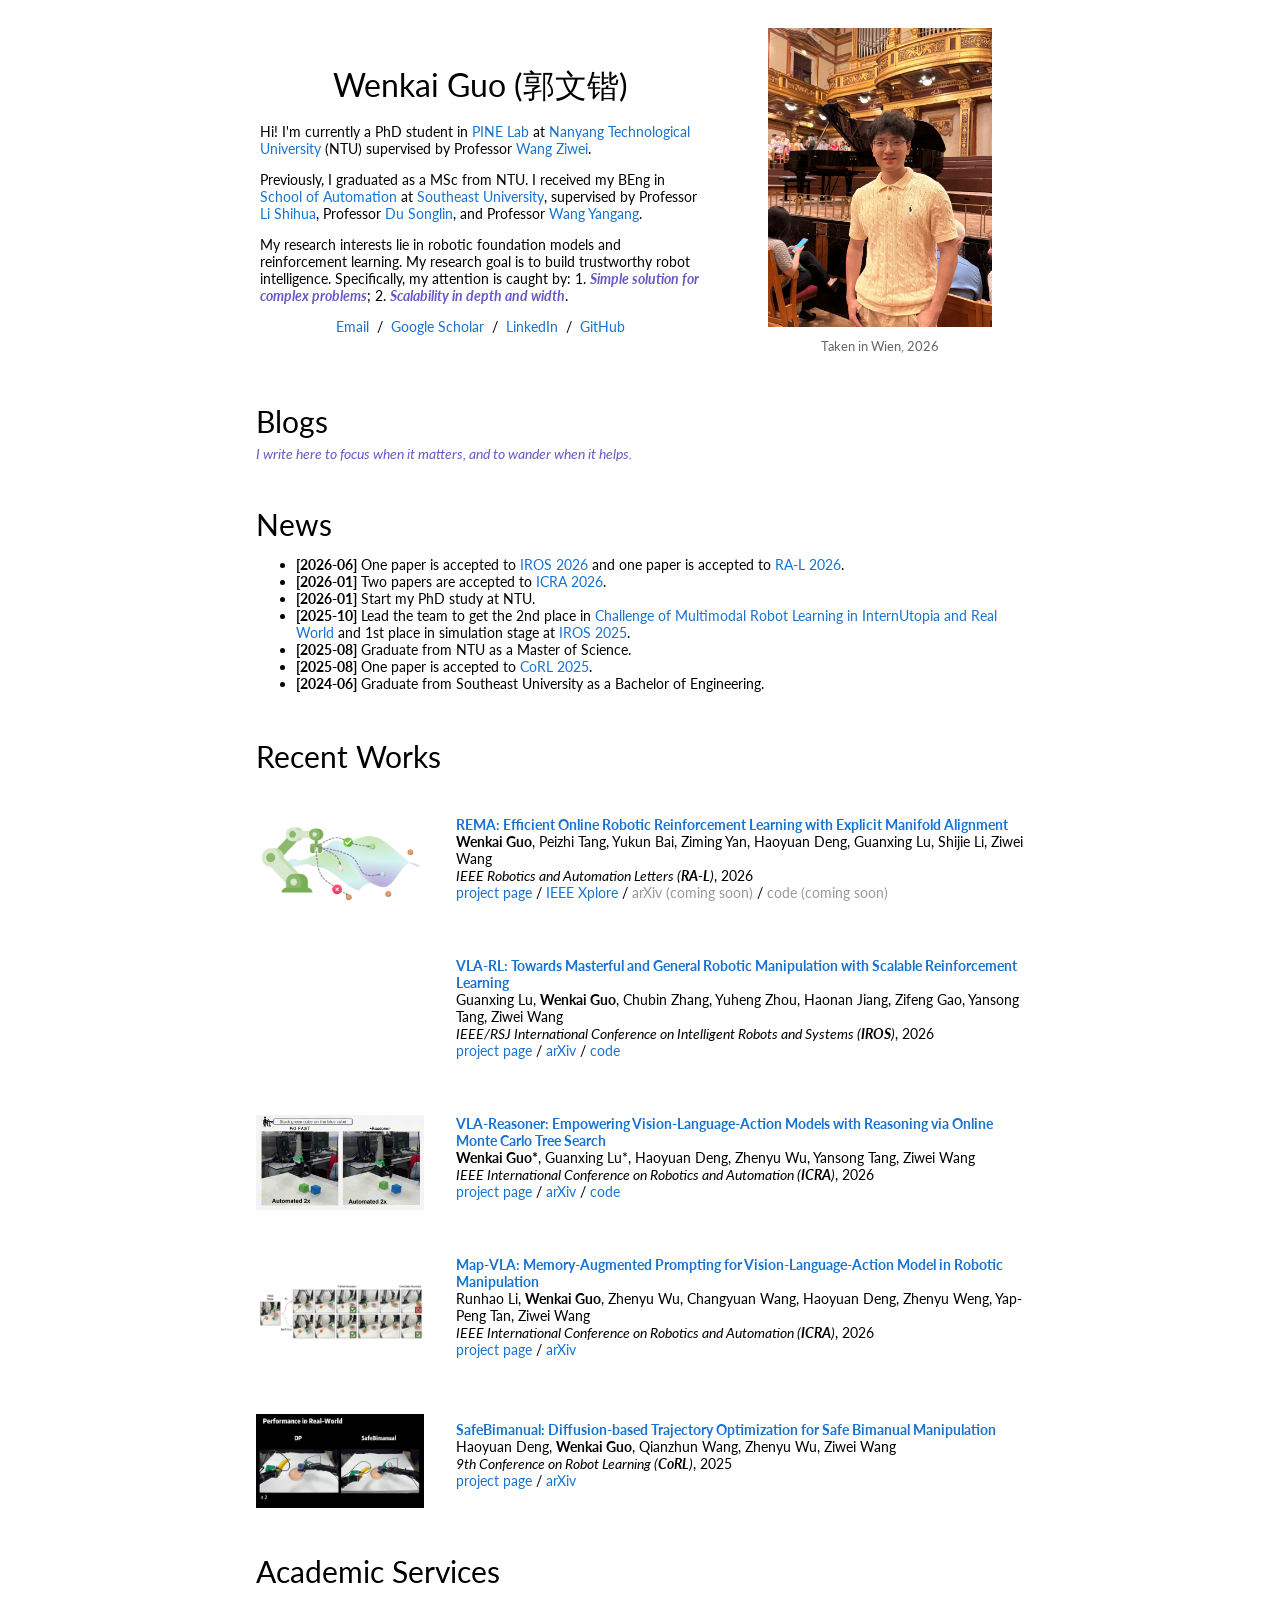
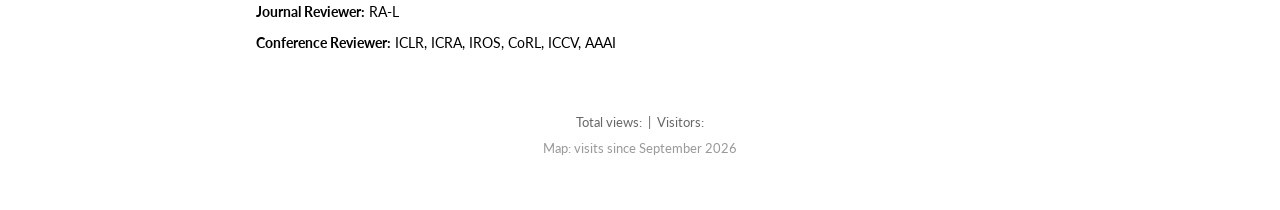
==== commit 186ad24f: "Add Blogs section and blog post layout" ====
--- a/index.html
+++ b/index.html
@@ -111,7 +111,9 @@
                   <!-- One row per post, newest first. When a post is published, link its title:
                   <tr><td class="blog-contents"><span class="blog-title"><a href="blogs/post-name.html">Post title</a> <small>(Oct 2026)</small></span></td></tr>
                   -->
-                  <tr><td class="blog-contents"><span class="blog-title">Much Ado About Horizon <small>(coming soon)</small></span></td></tr>
+                  <!-- Draft, uncomment when the post is ready:
+                  <tr><td class="blog-contents"><span class="blog-title"><a href="blogs/much-ado-about-horizon.html">Much Ado About Horizon</a> <small>(Oct 2026)</small></span></td></tr>
+                  -->
                 </tbody></table>
               </td>
             </tr>
